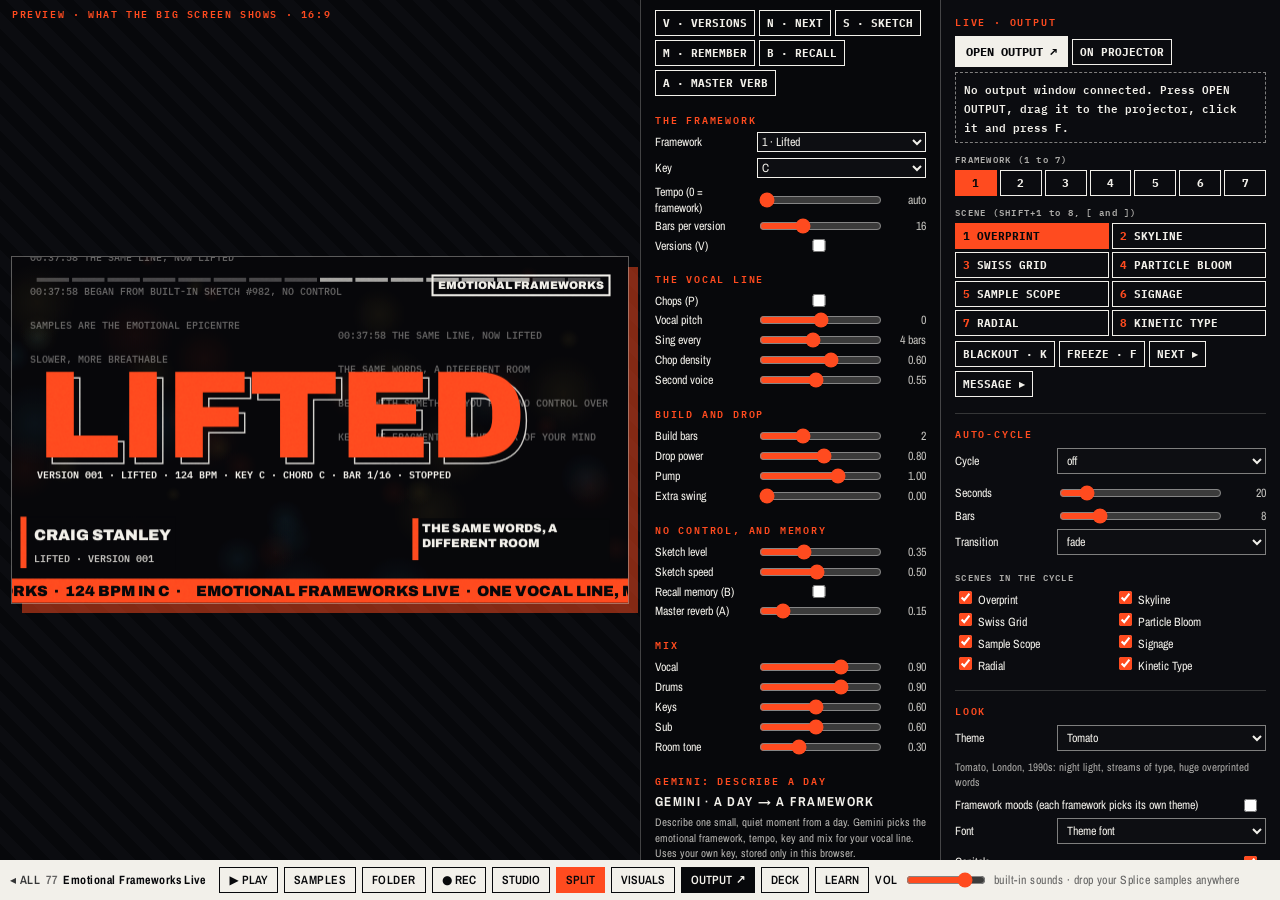
==== index.html @ 8ed5cdae "Emotional Frameworks Live: tool 77 as a stand-alone live instrument with VJ/signage output, split vi" ====
<!doctype html>
<html lang="en-GB"><head><meta charset="utf-8"><meta name="viewport" content="width=device-width,initial-scale=1">
<link rel="icon" href="data:image/svg+xml,%3Csvg xmlns='http://www.w3.org/2000/svg' viewBox='0 0 16 16'%3E%3Crect width='16' height='16' fill='%2307080b'/%3E%3Crect x='2' y='9' width='12' height='4' fill='%23ff4b1f'/%3E%3C/svg%3E">
<title>Emotional Frameworks Live · one vocal line, many emotional frameworks, on the big screen</title>
<meta name="description" content="A live performance instrument after Fred again..'s 'emotional frameworks': one vocal line through seven frameworks, your own samples with start and end trim, and a VJ visuals output for a projector or digital signage screen. Styled after Tomato.">
<meta property="og:title" content="Emotional Frameworks Live"><meta property="og:description" content="One vocal line, seven emotional frameworks, and live visuals for the big screen."><meta property="og:image" content="screenshots/split.png">
<link rel="preconnect" href="https://fonts.googleapis.com"><link rel="preconnect" href="https://fonts.gstatic.com" crossorigin>
<link rel="stylesheet" href="https://fonts.googleapis.com/css2?family=Archivo:wght@400;700;800;900&family=Archivo+Narrow:wght@400;700&family=IBM+Plex+Mono:wght@400;500;600;700&family=Space+Grotesk:wght@500;700&family=Space+Mono:wght@400;700&family=Bebas+Neue&family=Playfair+Display:wght@700;900&family=Inter:wght@400;800&display=swap">
<link rel="stylesheet" href="css/kit.css"><link rel="stylesheet" href="css/live.css">
</head>
<body class="lay-split"><noscript>This music machine needs JavaScript and Web Audio (Chrome or Edge).</noscript>
<main id="mm-stage">
<div id="view"><canvas id="cv"></canvas><div id="fwb"></div></div>
<div id="side"><div class="bt"><button id="b-v">V · versions</button><button id="b-n">N · next</button><button id="b-s">S · sketch</button><button id="b-m">M · remember</button><button id="b-b">B · recall</button><button id="b-a">A · master verb</button></div>
<h3>The framework</h3><div id="c0"></div><h3>The vocal line</h3><div id="c1"></div><h3>Build and drop</h3><div id="c2"></div><h3>No control, and memory</h3><div id="c3"></div><h3>Mix</h3><div id="c4"></div><h3>Gemini: describe a day</h3><div id="ai"></div></div>
</main>
<script src="js/meta.js"></script>
<script src="js/mm-kit.js"></script>
<script src="js/mmx-deck.js"></script>
<script src="js/frameworks.js"></script>
<script src="js/vj-engine.js"></script>
<script src="js/live.js"></script>
</body></html>
---- css/kit.css ----
/* MM kit chrome: tools restyle these with CSS variables --bg --fg --acc --bar-font, or override the selectors */
:root{--bg:#fff;--fg:#111;--acc:#e00;--bar-bg:var(--fg);--bar-fg:var(--bg);--bar-font:system-ui,-apple-system,"Segoe UI",sans-serif}
*{box-sizing:border-box}html,body{margin:0;height:100%}body{background:var(--bg);color:var(--fg);overflow:hidden}
#mm-stage{position:fixed;inset:0 0 40px 0;overflow:hidden}
#mm-bar{position:fixed;left:0;right:0;bottom:0;height:40px;display:flex;align-items:center;gap:6px;padding:0 10px;background:var(--bar-bg);color:var(--bar-fg);font:600 12px/1 var(--bar-font);letter-spacing:.04em;z-index:50;white-space:nowrap;overflow:hidden}
#mm-bar button,#mm-bar .mm-btn{font:inherit;color:inherit;background:transparent;border:1.5px solid currentColor;padding:6px 9px;cursor:pointer;border-radius:0}
#mm-bar button.on{background:var(--acc);border-color:var(--acc);color:#fff}
#mm-bar a{color:inherit;text-decoration:none;opacity:.8}#mm-bar .mm-no{opacity:.6}#mm-bar .mm-name{margin-right:8px}
#mm-bar .mm-vol{display:flex;gap:6px;align-items:center}#mm-bar input[type=range]{width:80px;accent-color:var(--acc)}
#mm-smp{opacity:.6;font-weight:400;overflow:hidden;text-overflow:ellipsis;min-width:0;flex:1}
#mm-learn-dlg{position:fixed;inset:24px 24px 64px;z-index:60;background:var(--learn-bg,var(--bg));color:var(--learn-fg,var(--fg));border:3px solid var(--learn-fg,var(--fg));padding:28px 32px;overflow:auto;display:grid;grid-template-columns:1fr 1fr;gap:36px;font:15px/1.5 var(--learn-font,Georgia,serif);box-shadow:12px 12px 0 var(--acc)}
#mm-learn-dlg.mm-hide{display:none}#mm-learn-dlg h2{font:700 28px/1.05 var(--head-font,var(--bar-font));margin:6px 0 4px}
#mm-learn-dlg .mm-l-k{font:700 11px/1 var(--bar-font);letter-spacing:.16em;color:var(--acc);margin:18px 0 6px}#mm-learn-dlg .mm-l-by{opacity:.75;font-style:italic}
#mm-learn-dlg ul{padding-left:18px;margin:6px 0}#mm-learn-dlg blockquote{margin:12px 0;padding-left:12px;border-left:4px solid var(--acc);font-size:17px}
#mm-learn-dlg .mm-x{position:absolute;right:12px;top:8px;font:28px/1 var(--bar-font);background:none;border:0;color:inherit;cursor:pointer}.mm-l-note{font-size:12px;opacity:.6}
@media (max-width:800px){#mm-learn-dlg{grid-template-columns:1fr}}
#mm-toast{position:fixed;left:50%;bottom:56px;transform:translateX(-50%);background:var(--fg);color:var(--bg);padding:8px 14px;font:600 13px var(--bar-font);z-index:70;opacity:0;transition:opacity .2s;pointer-events:none}#mm-toast.on{opacity:1}
#mm-dropzone{position:fixed;inset:0;z-index:80;display:none;align-items:center;justify-content:center;font:800 64px var(--bar-font);background:color-mix(in srgb,var(--acc) 75%,transparent);color:#fff;pointer-events:none}#mm-dropzone.on{display:flex}
.mm-ai{font:13px/1.4 var(--bar-font)}.mm-ai-t{font-weight:800;letter-spacing:.1em;margin-bottom:4px}.mm-ai textarea,.mm-ai input,.mm-ai select{width:100%;font:inherit;background:transparent;color:inherit;border:1.5px solid currentColor;padding:4px;margin:3px 0}.mm-ai textarea{height:46px;resize:vertical}
.mm-ai-row{display:flex;gap:6px;align-items:center}.mm-ai-row select{flex:1}.mm-ai button{font:inherit;font-weight:700;background:var(--acc);color:#fff;border:0;padding:5px 9px;cursor:pointer}.mm-ai-st,.mm-ai-help{font-size:11px;opacity:.75}.mm-ai-out{white-space:pre-wrap;font-size:12px;margin-top:4px}.mm-ai summary{cursor:pointer;font-size:11px;opacity:.7}

/* MMX deck drawer: inherits each tool's --bg --fg --acc --bar-font, tools can restyle #mmx-deck */
#mmx-deck{position:fixed;top:0;right:0;bottom:40px;width:min(440px,100vw);z-index:55;background:var(--deck-bg,var(--bg));color:var(--deck-fg,var(--fg));border-left:3px solid var(--deck-fg,var(--fg));font:12px/1.35 var(--bar-font);display:flex;flex-direction:column;box-shadow:-10px 0 0 color-mix(in srgb,var(--acc) 35%,transparent)}
#mmx-deck.mmx-hide{display:none}
.mmx-tabs{display:flex;border-bottom:2px solid currentColor}.mmx-tab,.mmx-close{font:700 12px var(--bar-font);letter-spacing:.08em;background:none;color:inherit;border:0;border-right:1px solid currentColor;padding:10px 12px;cursor:pointer}.mmx-tab.on{background:var(--acc);color:#fff}.mmx-close{margin-left:auto;border:0;font-size:20px;padding:4px 12px}
.mmx-body{overflow:auto;padding:10px 12px;flex:1}.mmx-help{opacity:.75;margin:4px 0 10px}
.mmx-slot{border:1.5px solid currentColor;padding:6px 8px;margin:0 0 8px}.mmx-sh{display:flex;gap:6px;align-items:center}.mmx-sh b{background:var(--fg);color:var(--bg);padding:1px 6px;font-weight:800}
.mmx-deck .mmx-lab,.mmx-lab{font-weight:800;text-transform:uppercase;letter-spacing:.05em}.mmx-nm{flex:1;opacity:.65;overflow:hidden;text-overflow:ellipsis;white-space:nowrap;min-width:0}
.mmx-b{font:700 11px var(--bar-font);background:none;color:inherit;border:1.5px solid currentColor;padding:3px 6px;cursor:pointer;white-space:nowrap}.mmx-b:hover{background:var(--acc);color:#fff;border-color:var(--acc)}.mmx-next{display:none}
.mmx-wave{width:100%;height:56px;display:block;margin:5px 0}
.mmx-grid{display:grid;grid-template-columns:1fr 1fr;gap:2px 12px}.mmx-p{display:grid;grid-template-columns:52px 1fr 40px;align-items:center;gap:4px;font-size:10px;font-weight:700;letter-spacing:.05em}.mmx-p input[type=range]{width:100%;accent-color:var(--acc)}.mmx-v{text-align:right;opacity:.75;font-weight:400}
.mmx-chk{grid-template-columns:18px 1fr}.mmx-row{display:flex;gap:6px;margin:6px 0}.mmx-row input,.mmx-row select,#mmx-mlearn{flex:1;font:inherit;background:transparent;color:inherit;border:1.5px solid currentColor;padding:4px}#mmx-mlearn{width:100%;margin-top:8px}
.mmx-row select option,#mmx-mlearn option{color:#111;background:#fff}
.mmx-keys{border-collapse:collapse;width:100%}.mmx-keys td{padding:4px 6px;border-bottom:1px solid color-mix(in srgb,currentColor 25%,transparent)}kbd{font:700 11px ui-monospace,monospace;border:1.5px solid currentColor;padding:1px 5px}
.mmx-ctl{display:grid;grid-template-columns:auto 1fr auto;gap:6px;align-items:center}.mmx-ctl input[type=range]{width:100%;accent-color:var(--acc)}.mmx-ctl select{font:inherit;background:transparent;color:inherit;border:1.5px solid currentColor}.mmx-ctl select option{color:#111;background:#fff}.mmx-cv{min-width:34px;text-align:right;opacity:.8;font-variant-numeric:tabular-nums}
#mm-bar #mmx-deck-btn.on{background:var(--acc);border-color:var(--acc);color:#fff}
#mm-learn-dlg blockquote cite{display:block;font:italic 12px var(--bar-font);opacity:.7;margin-top:3px}#mm-learn-dlg ol{padding-left:20px}#mm-learn-dlg ol li{margin:4px 0}

/* ---- tool styles: homage to Tomato ---- */
:root{--bg:#07080b;--fg:#f2f0ea;--acc:#ff4b1f;--bar-bg:#f2f0ea;--bar-fg:#07080b;--bar-font:'Archivo Narrow',system-ui,sans-serif;--learn-font:'Archivo Narrow',sans-serif;--learn-bg:#0d0e12;--deck-bg:#0d0e12;--head-font:'Archivo',sans-serif}
#mm-stage{display:grid;grid-template-columns:minmax(0,1fr) 300px}
#view{position:relative;overflow:hidden}#cv{position:absolute;inset:0;width:100%;height:100%}
#fwb{position:absolute;left:18px;bottom:14px;display:flex;flex-wrap:wrap;gap:4px;max-width:calc(100% - 36px)}
#fwb button{font:700 12px 'Archivo Narrow';letter-spacing:.08em;text-transform:uppercase;background:rgba(7,8,11,.55);color:#f2f0ea;border:1px solid rgba(242,240,234,.6);padding:5px 8px;cursor:pointer}
#fwb button.on{background:#ff4b1f;border-color:#ff4b1f;color:#07080b}
#side{overflow:auto;padding:10px 14px 14px;border-left:1px solid rgba(242,240,234,.25);font:400 12px 'Archivo Narrow'}
#side h3{font:600 10px 'IBM Plex Mono';letter-spacing:.18em;color:#ff4b1f;margin:14px 0 4px;text-transform:uppercase}
#side .mmx-ctl{grid-template-columns:96px 1fr 40px;font:400 12px 'Archivo Narrow'}#side .mmx-ctl select{grid-column:2/4;min-width:0;font:400 12px 'Archivo Narrow';background:#0d0e12;color:#f2f0ea}
#side .bt{display:flex;gap:4px;flex-wrap:wrap}#side .bt button{font:700 11px 'IBM Plex Mono';text-transform:uppercase;border:1px solid #f2f0ea;background:transparent;color:#f2f0ea;padding:5px 7px;cursor:pointer}#side .bt button:hover,#side .bt button.on{background:#ff4b1f;border-color:#ff4b1f;color:#07080b}
#mm-learn-dlg{box-shadow:12px 12px 0 #ff4b1f}#mm-learn-dlg h2{font:900 34px/0.95 'Archivo';letter-spacing:-.02em;text-transform:uppercase}
---- css/live.css ----
/* Emotional Frameworks Live: layouts and the visuals panel (Tomato palette from tool 77) */
#mm-bar .mm-name{font-weight:800}
#mm-bar button.efl-lay.on{background:#ff4b1f;border-color:#ff4b1f;color:#07080b}
#mm-bar button.efl-out{background:#07080b;color:#f2f0ea;border-color:#07080b}
#vjcv{position:absolute;inset:0;width:100%;height:100%;display:none;background:#000}
#vjhint{position:absolute;left:50%;top:18px;transform:translateX(-50%);z-index:3;background:rgba(7,8,11,.85);color:#f2f0ea;border:1px solid #ff4b1f;font:600 12px 'IBM Plex Mono',monospace;padding:8px 12px;opacity:0;transition:opacity .4s;pointer-events:none;display:none}
#vjhint.on{opacity:1}

/* STUDIO: the original instrument */
body.lay-studio #vjp{display:none}

/* SPLIT: preview left, instrument + visuals controls right */
body.lay-split #mm-stage{grid-template-columns:minmax(0,1fr) 300px 340px}
body.lay-split #cv,body.lay-split #fwb{display:none}
body.lay-split #vjcv{display:block;box-shadow:0 0 0 1px rgba(242,240,234,.35),10px 10px 0 rgba(255,75,31,.5)}
body.lay-split #view{background:repeating-linear-gradient(45deg,#07080b 0 12px,#0b0c10 12px 24px)}
body.lay-split #view::before{content:'PREVIEW · WHAT THE BIG SCREEN SHOWS · 16:9';position:absolute;left:12px;top:4px;font:600 10px 'IBM Plex Mono',monospace;letter-spacing:.16em;color:#ff4b1f;z-index:2}

/* VISUALS: visuals only, full window */
body.lay-visuals #view{position:fixed;inset:0;z-index:90;background:#000}
body.lay-visuals #cv,body.lay-visuals #fwb,body.lay-visuals #side,body.lay-visuals #vjp,body.lay-visuals #mm-bar{display:none}
body.lay-visuals #vjcv,body.lay-visuals #vjhint{display:block}
body.lay-visuals #mm-stage{inset:0}

#vjp{overflow:auto;padding:10px 14px 18px;border-left:1px solid rgba(242,240,234,.25);font:400 12px 'Archivo Narrow',sans-serif;background:#0b0c10}
#vjp h3{font:600 10px 'IBM Plex Mono';letter-spacing:.18em;color:#ff4b1f;margin:16px 0 6px;text-transform:uppercase;border-top:1px solid rgba(242,240,234,.18);padding-top:10px}
#vjp h3:first-child{margin-top:2px;border-top:0;padding-top:0}
#vjp .mmx-ctl{grid-template-columns:96px 1fr 40px;font:400 12px 'Archivo Narrow';margin:3px 0}
#vjp .mmx-ctl select,#vjp .mmx-ctl input[type=text],#vjp .mmx-ctl textarea{grid-column:2/4;min-width:0;font:400 12px 'Archivo Narrow';background:#0d0e12;color:#f2f0ea;border:1px solid rgba(242,240,234,.5);padding:3px 5px}
#vjp .mmx-ctl textarea{resize:vertical;font:400 12px 'IBM Plex Mono'}
#vjp .mmx-ctl input[type=color]{grid-column:2/4;width:100%;height:24px;background:none;border:1px solid rgba(242,240,234,.5);padding:0}
#vjp .mmx-ctl input[type=checkbox]{justify-self:start;accent-color:#ff4b1f}
#vjp .mmx-ctl:has(input[type=checkbox]){grid-template-columns:1fr 20px 0}
#vjp .mmx-ctl:has(input[type=checkbox]) .mmx-cl{grid-column:1}
.vj-row{display:flex;gap:4px;flex-wrap:wrap;align-items:center;margin:5px 0}
.vj-row input[type=text],.vj-row select{flex:1;min-width:0;font:400 12px 'Archivo Narrow';background:#0d0e12;color:#f2f0ea;border:1px solid rgba(242,240,234,.5);padding:4px}
.vjb{font:700 11px 'IBM Plex Mono';text-transform:uppercase;border:1px solid #f2f0ea;background:transparent;color:#f2f0ea;padding:5px 7px;cursor:pointer;white-space:nowrap}
.vjb:hover,.vjb.on{background:#ff4b1f;border-color:#ff4b1f;color:#07080b}
.vjb.big{background:#f2f0ea;color:#07080b;font-size:12px;padding:7px 10px}
.vjb.warn.on{background:#fff;color:#000;border-color:#fff}
.vj-fw{display:grid;grid-template-columns:repeat(7,1fr);gap:3px}
.vj-scenes{display:grid;grid-template-columns:1fr 1fr;gap:3px}
.vj-scenes .vjb{text-align:left;overflow:hidden;text-overflow:ellipsis}
.vj-scenes .vjb b{color:#ff4b1f}.vj-scenes .vjb.on b{color:#07080b}
.vj-lab{font:600 9px 'IBM Plex Mono';letter-spacing:.14em;opacity:.7;margin:8px 0 3px}
.vj-note{font:400 11px/1.35 'Archivo Narrow';opacity:.7;margin:3px 0 6px}
.vj-status{font:600 11px 'IBM Plex Mono';padding:6px 8px;border:1px dashed rgba(242,240,234,.5);margin:4px 0}
.vj-status.ok{border:1px solid #6dff9c;color:#6dff9c}
.vj-inc{display:grid;grid-template-columns:1fr 1fr;gap:2px 8px}.vj-inc input{accent-color:#ff4b1f}
.vj-logo{max-height:28px;max-width:80px;background:repeating-conic-gradient(#333 0 25%,#222 0 50%) 0 0/10px 10px}
.vj-logo:not([src]){display:none}
@media (max-width:1100px){body.lay-split #mm-stage{grid-template-columns:1fr;grid-template-rows:42vh auto;overflow:auto}body.lay-split #side,body.lay-split #vjp{border-left:0;border-top:1px solid rgba(242,240,234,.25)}}
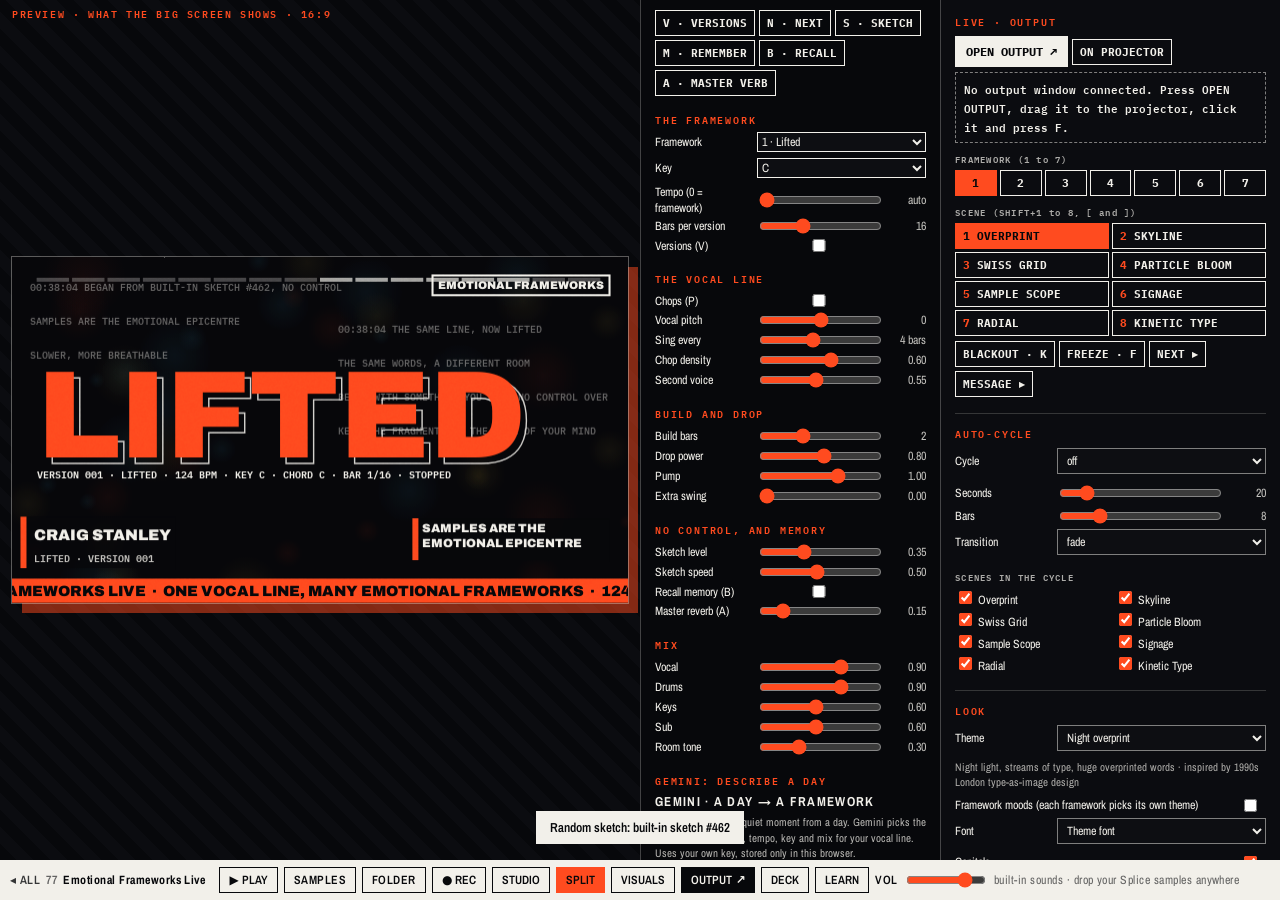
==== commit 8797b55c: "Rights pass: themes and presets named by style, no imitation prompt, META from the rewritten tool 77" ====
--- a/index.html
+++ b/index.html
@@ -2,7 +2,7 @@
 <html lang="en-GB"><head><meta charset="utf-8"><meta name="viewport" content="width=device-width,initial-scale=1">
 <link rel="icon" href="data:image/svg+xml,%3Csvg xmlns='http://www.w3.org/2000/svg' viewBox='0 0 16 16'%3E%3Crect width='16' height='16' fill='%2307080b'/%3E%3Crect x='2' y='9' width='12' height='4' fill='%23ff4b1f'/%3E%3C/svg%3E">
 <title>Emotional Frameworks Live · one vocal line, many emotional frameworks, on the big screen</title>
-<meta name="description" content="A live performance instrument after Fred again..'s 'emotional frameworks': one vocal line through seven frameworks, your own samples with start and end trim, and a VJ visuals output for a projector or digital signage screen. Styled after Tomato.">
+<meta name="description" content="A live performance instrument: one vocal line through seven emotional frameworks, your own samples with start and end trim, and a VJ visuals output for a projector or digital signage screen.">
 <meta property="og:title" content="Emotional Frameworks Live"><meta property="og:description" content="One vocal line, seven emotional frameworks, and live visuals for the big screen."><meta property="og:image" content="screenshots/split.png">
 <link rel="preconnect" href="https://fonts.googleapis.com"><link rel="preconnect" href="https://fonts.gstatic.com" crossorigin>
 <link rel="stylesheet" href="https://fonts.googleapis.com/css2?family=Archivo:wght@400;700;800;900&family=Archivo+Narrow:wght@400;700&family=IBM+Plex+Mono:wght@400;500;600;700&family=Space+Grotesk:wght@500;700&family=Space+Mono:wght@400;700&family=Bebas+Neue&family=Playfair+Display:wght@700;900&family=Inter:wght@400;800&display=swap">
--- a/css/kit.css
+++ b/css/kit.css
@@ -36,7 +36,7 @@
 #mm-bar #mmx-deck-btn.on{background:var(--acc);border-color:var(--acc);color:#fff}
 #mm-learn-dlg blockquote cite{display:block;font:italic 12px var(--bar-font);opacity:.7;margin-top:3px}#mm-learn-dlg ol{padding-left:20px}#mm-learn-dlg ol li{margin:4px 0}
 
-/* ---- tool styles: homage to Tomato ---- */
+/* ---- tool styles: layered night type ---- */
 :root{--bg:#07080b;--fg:#f2f0ea;--acc:#ff4b1f;--bar-bg:#f2f0ea;--bar-fg:#07080b;--bar-font:'Archivo Narrow',system-ui,sans-serif;--learn-font:'Archivo Narrow',sans-serif;--learn-bg:#0d0e12;--deck-bg:#0d0e12;--head-font:'Archivo',sans-serif}
 #mm-stage{display:grid;grid-template-columns:minmax(0,1fr) 300px}
 #view{position:relative;overflow:hidden}#cv{position:absolute;inset:0;width:100%;height:100%}
@@ -48,3 +48,5 @@
 #side .mmx-ctl{grid-template-columns:96px 1fr 40px;font:400 12px 'Archivo Narrow'}#side .mmx-ctl select{grid-column:2/4;min-width:0;font:400 12px 'Archivo Narrow';background:#0d0e12;color:#f2f0ea}
 #side .bt{display:flex;gap:4px;flex-wrap:wrap}#side .bt button{font:700 11px 'IBM Plex Mono';text-transform:uppercase;border:1px solid #f2f0ea;background:transparent;color:#f2f0ea;padding:5px 7px;cursor:pointer}#side .bt button:hover,#side .bt button.on{background:#ff4b1f;border-color:#ff4b1f;color:#07080b}
 #mm-learn-dlg{box-shadow:12px 12px 0 #ff4b1f}#mm-learn-dlg h2{font:900 34px/0.95 'Archivo';letter-spacing:-.02em;text-transform:uppercase}
+/* accessibility: visible keyboard focus */
+:focus-visible{outline:2px solid currentColor;outline-offset:2px}
--- a/css/live.css
+++ b/css/live.css
@@ -1,4 +1,4 @@
-/* Emotional Frameworks Live: layouts and the visuals panel (Tomato palette from tool 77) */
+/* Emotional Frameworks Live: layouts and the visuals panel (night overprint palette from tool 77) */
 #mm-bar .mm-name{font-weight:800}
 #mm-bar button.efl-lay.on{background:#ff4b1f;border-color:#ff4b1f;color:#07080b}
 #mm-bar button.efl-out{background:#07080b;color:#f2f0ea;border-color:#07080b}
